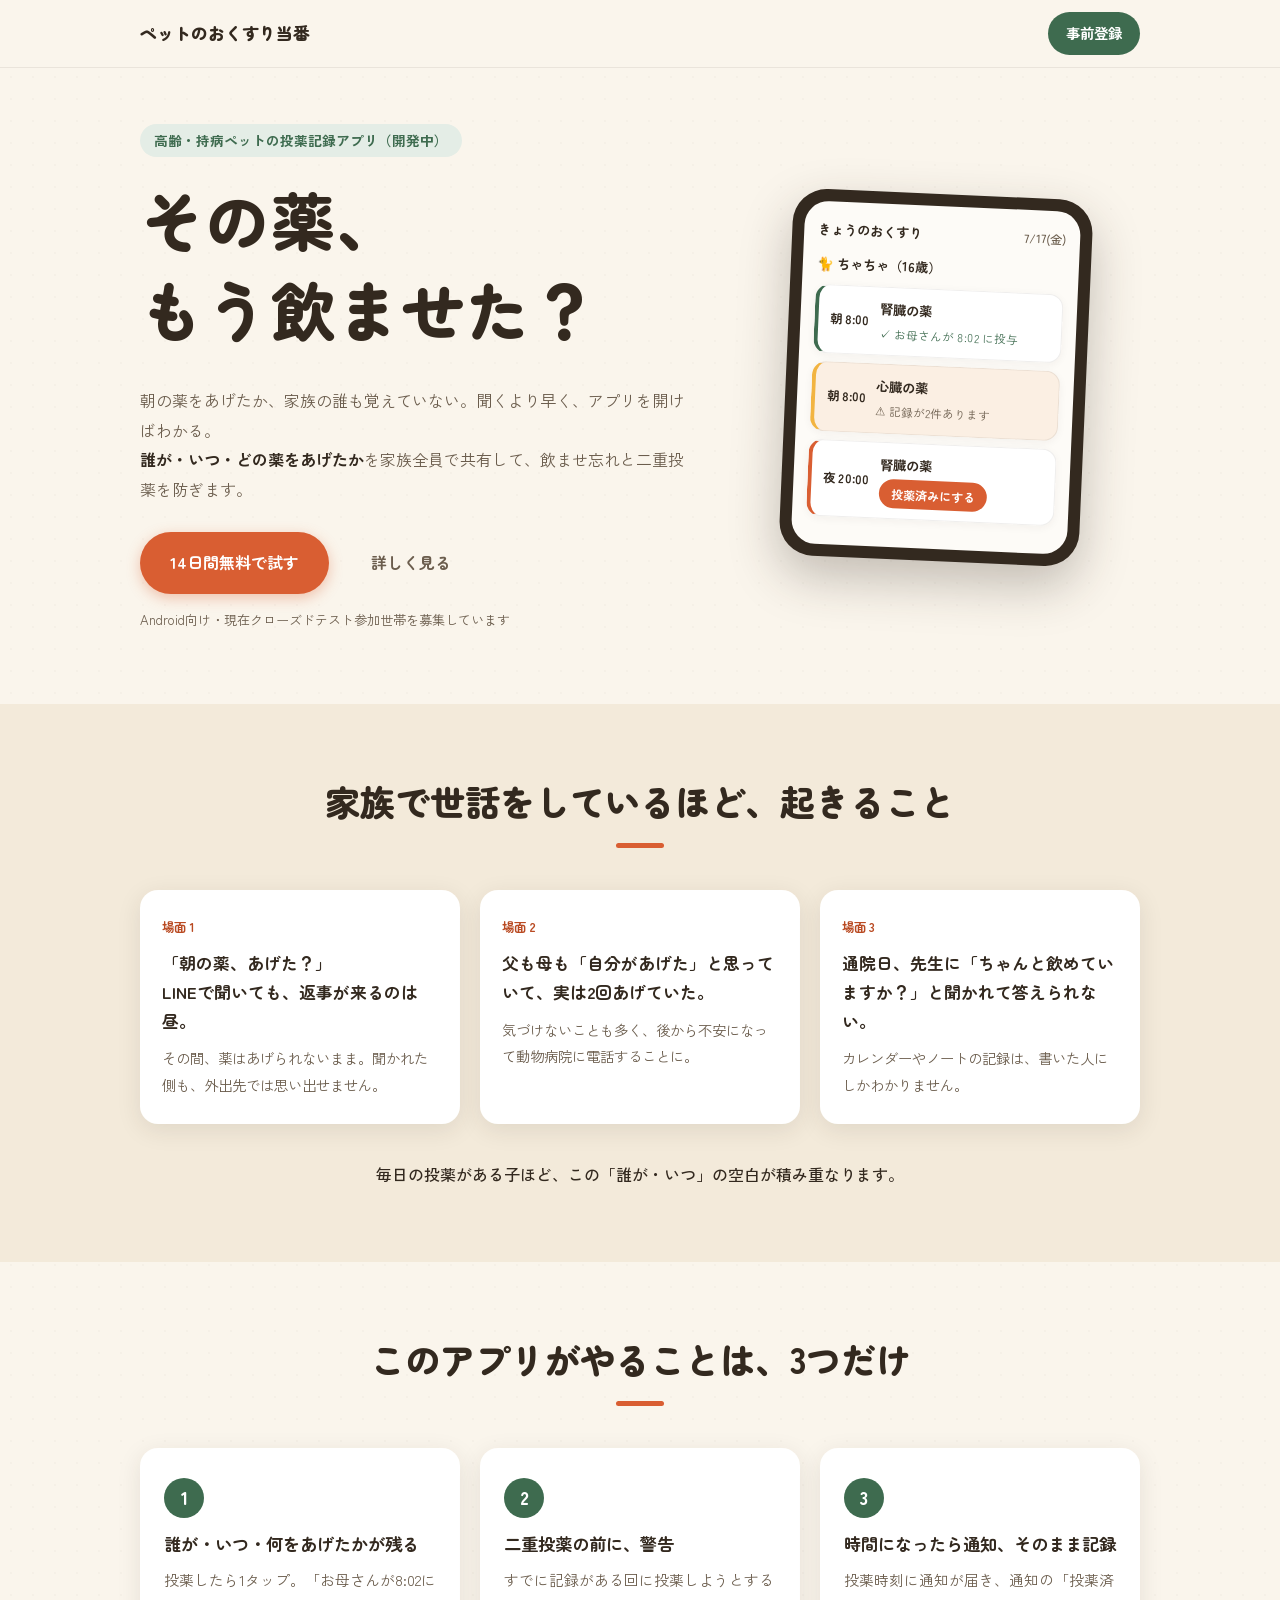
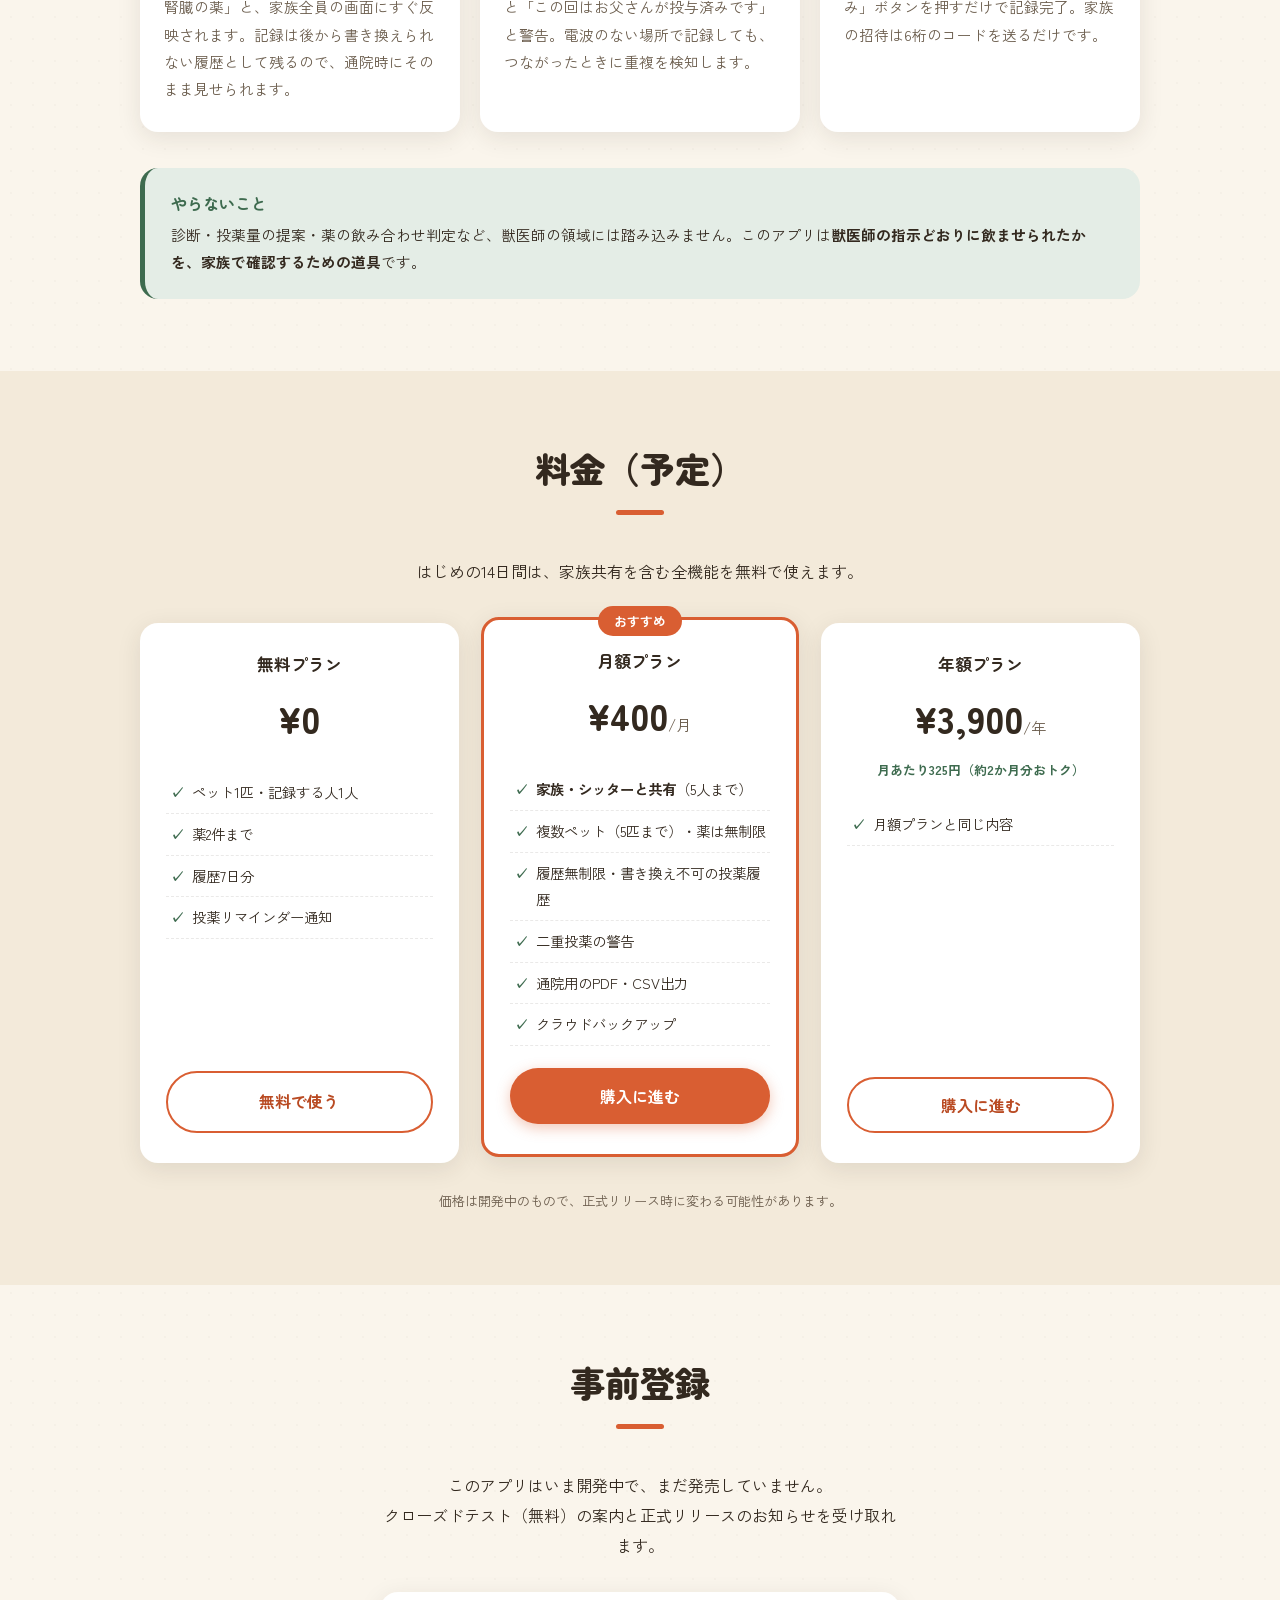
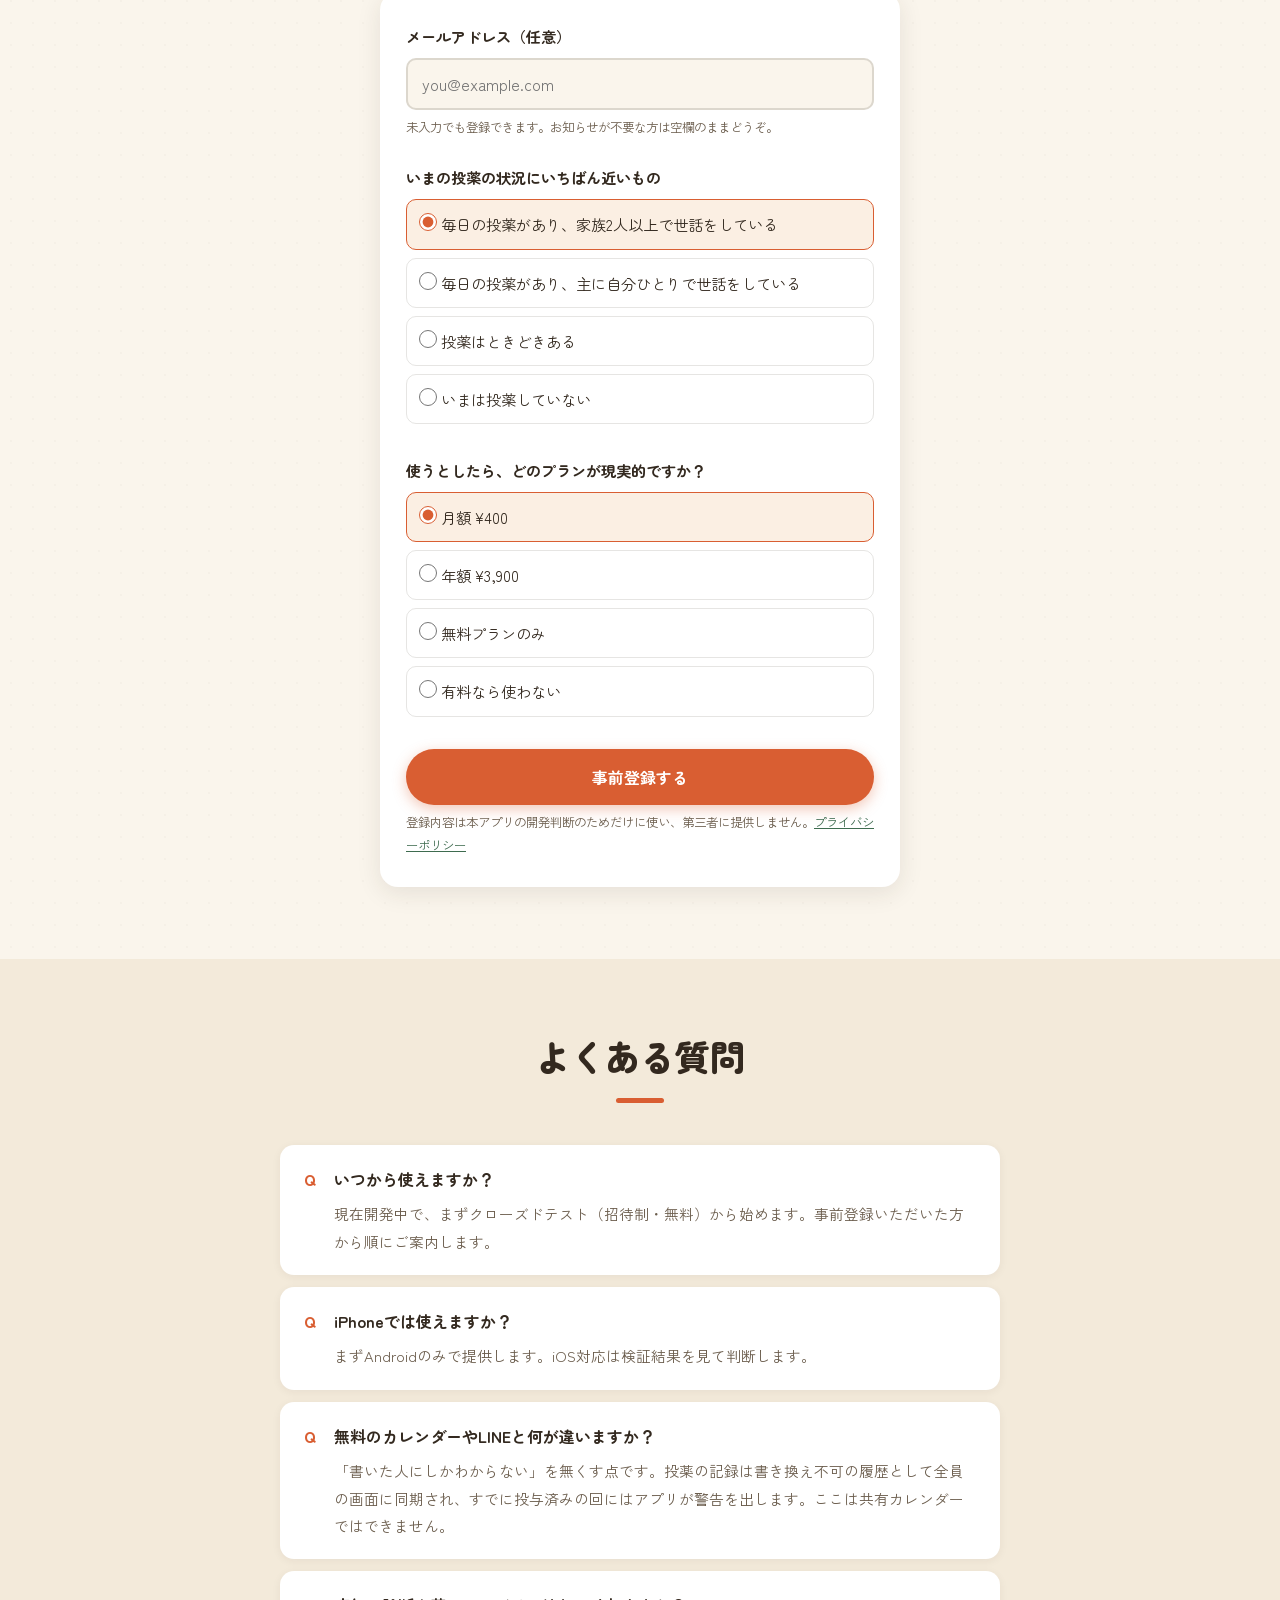
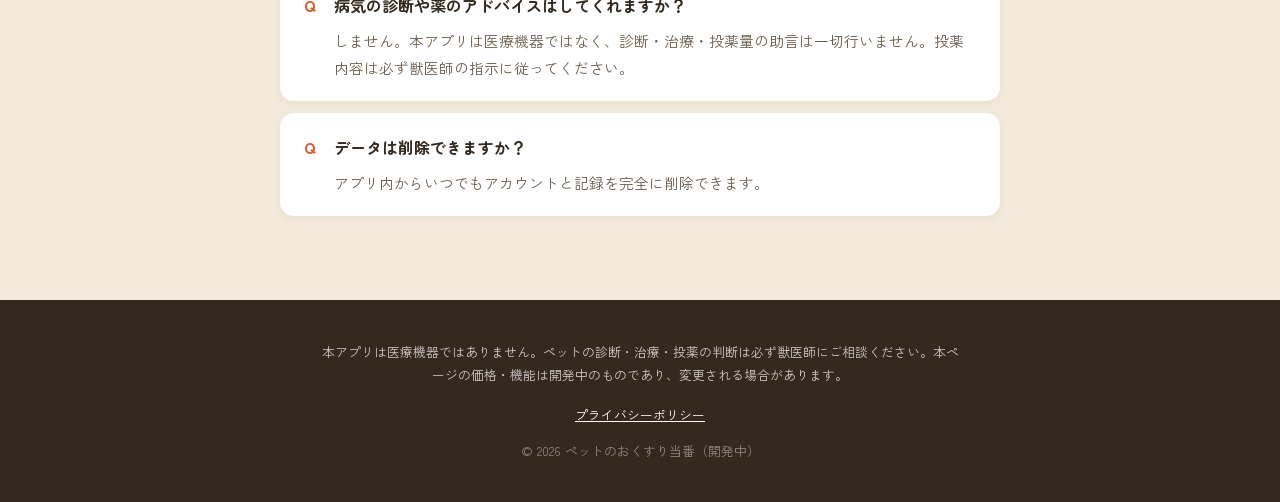
==== lp/index.html @ 470a6d5f "feat(lp): 検証用LP(価格3プラン+事前登録+GASビーコン計測)を実装 - index.html: 問題場面/機能3点/料金/事前登録/FAQ/免責、購入CTAは未発売モーダル - bea" ====
<!DOCTYPE html>
<html lang="ja">
<head>
<meta charset="UTF-8">
<meta name="viewport" content="width=device-width, initial-scale=1.0">
<title>ペットのおくすり当番 — 家族で防ぐ、飲ませ忘れと二重投薬</title>
<meta name="description" content="高齢・持病の犬猫の投薬を家族で共有。誰が・いつ・どの薬をあげたかが1タップでわかる、投薬記録アプリ（開発中・事前登録受付中）">
<link rel="preconnect" href="https://fonts.googleapis.com">
<link rel="preconnect" href="https://fonts.gstatic.com" crossorigin>
<link href="https://fonts.googleapis.com/css2?family=Zen+Maru+Gothic:wght@500;700;900&family=Zen+Kaku+Gothic+New:wght@400;500;700&display=swap" rel="stylesheet">
<link rel="stylesheet" href="css/style.css">
</head>
<body>

<header class="site-header">
  <div class="wrap header-inner">
    <span class="brand">ペットのおくすり当番</span>
    <a href="#preregister" class="header-cta" data-ev="cta_click" data-plan="header">事前登録</a>
  </div>
</header>

<main>
<!-- ============ HERO ============ -->
<section class="hero" aria-labelledby="hero-heading">
  <div class="wrap hero-grid">
    <div class="hero-copy">
      <p class="hero-eyebrow">高齢・持病ペットの投薬記録アプリ（開発中）</p>
      <h1 id="hero-heading">その薬、<br>もう飲ませた？</h1>
      <p class="hero-lead">
        朝の薬をあげたか、家族の誰も覚えていない。聞くより早く、アプリを開けばわかる。<br class="pc-only">
        <strong>誰が・いつ・どの薬をあげたか</strong>を家族全員で共有して、飲ませ忘れと二重投薬を防ぎます。
      </p>
      <div class="hero-actions">
        <a href="#pricing" class="btn btn-primary" data-ev="cta_click" data-plan="hero">14日間無料で試す</a>
        <a href="#problem" class="btn btn-ghost">詳しく見る</a>
      </div>
      <p class="hero-note">Android向け・現在クローズドテスト参加世帯を募集しています</p>
    </div>

    <!-- アプリ画面イメージ（CSSモック） -->
    <div class="phone" aria-hidden="true">
      <div class="phone-screen">
        <div class="phone-appbar">きょうのおくすり <span>7/17(金)</span></div>
        <div class="phone-pet">🐈 ちゃちゃ（16歳）</div>
        <div class="dose-card done">
          <div class="dose-time">朝 8:00</div>
          <div class="dose-body">
            <span class="dose-name">腎臓の薬</span>
            <span class="dose-by">✓ お母さんが 8:02 に投与</span>
          </div>
        </div>
        <div class="dose-card warn">
          <div class="dose-time">朝 8:00</div>
          <div class="dose-body">
            <span class="dose-name">心臓の薬</span>
            <span class="dose-by">⚠ 記録が2件あります</span>
          </div>
        </div>
        <div class="dose-card todo">
          <div class="dose-time">夜 20:00</div>
          <div class="dose-body">
            <span class="dose-name">腎臓の薬</span>
            <button class="dose-btn" tabindex="-1">投薬済みにする</button>
          </div>
        </div>
      </div>
    </div>
  </div>
</section>

<!-- ============ 問題 ============ -->
<section id="problem" class="problem" aria-labelledby="problem-heading">
  <div class="wrap">
    <h2 id="problem-heading">家族で世話をしているほど、<br class="sp-only">起きること</h2>
    <div class="scene-grid">
      <article class="scene">
        <p class="scene-tag">場面 1</p>
        <p class="scene-quote">「朝の薬、あげた？」<br>LINEで聞いても、返事が来るのは昼。</p>
        <p class="scene-desc">その間、薬はあげられないまま。聞かれた側も、外出先では思い出せません。</p>
      </article>
      <article class="scene">
        <p class="scene-tag">場面 2</p>
        <p class="scene-quote">父も母も「自分があげた」と思っていて、実は2回あげていた。</p>
        <p class="scene-desc">気づけないことも多く、後から不安になって動物病院に電話することに。</p>
      </article>
      <article class="scene">
        <p class="scene-tag">場面 3</p>
        <p class="scene-quote">通院日、先生に「ちゃんと飲めていますか？」と聞かれて答えられない。</p>
        <p class="scene-desc">カレンダーやノートの記録は、書いた人にしかわかりません。</p>
      </article>
    </div>
    <p class="problem-close">毎日の投薬がある子ほど、この「誰が・いつ」の空白が積み重なります。</p>
  </div>
</section>

<!-- ============ 解決 ============ -->
<section class="solution" aria-labelledby="solution-heading">
  <div class="wrap">
    <h2 id="solution-heading">このアプリがやることは、<br class="sp-only">3つだけ</h2>
    <div class="feature-grid">
      <article class="feature">
        <div class="feature-num">1</div>
        <h3>誰が・いつ・何をあげたかが残る</h3>
        <p>投薬したら1タップ。「お母さんが8:02に腎臓の薬」と、家族全員の画面にすぐ反映されます。記録は後から書き換えられない履歴として残るので、通院時にそのまま見せられます。</p>
      </article>
      <article class="feature">
        <div class="feature-num">2</div>
        <h3>二重投薬の前に、警告</h3>
        <p>すでに記録がある回に投薬しようとすると「この回はお父さんが投与済みです」と警告。電波のない場所で記録しても、つながったときに重複を検知します。</p>
      </article>
      <article class="feature">
        <div class="feature-num">3</div>
        <h3>時間になったら通知、そのまま記録</h3>
        <p>投薬時刻に通知が届き、通知の「投薬済み」ボタンを押すだけで記録完了。家族の招待は6桁のコードを送るだけです。</p>
      </article>
    </div>
    <div class="not-do">
      <h3>やらないこと</h3>
      <p>診断・投薬量の提案・薬の飲み合わせ判定など、獣医師の領域には踏み込みません。このアプリは<strong>獣医師の指示どおりに飲ませられたかを、家族で確認するための道具</strong>です。</p>
    </div>
  </div>
</section>

<!-- ============ 料金 ============ -->
<section id="pricing" class="pricing" aria-labelledby="pricing-heading">
  <div class="wrap">
    <h2 id="pricing-heading">料金（予定）</h2>
    <p class="pricing-lead">はじめの14日間は、家族共有を含む全機能を無料で使えます。</p>
    <div class="plan-grid">
      <article class="plan">
        <h3 class="plan-name">無料プラン</h3>
        <p class="plan-price"><span class="price-num">¥0</span></p>
        <ul class="plan-list">
          <li>ペット1匹・記録する人1人</li>
          <li>薬2件まで</li>
          <li>履歴7日分</li>
          <li>投薬リマインダー通知</li>
        </ul>
        <a href="#preregister" class="btn btn-outline plan-cta" data-ev="cta_click" data-plan="free">無料で使う</a>
      </article>
      <article class="plan plan-featured">
        <p class="plan-badge">おすすめ</p>
        <h3 class="plan-name">月額プラン</h3>
        <p class="plan-price"><span class="price-num">¥400</span><span class="price-unit">/月</span></p>
        <ul class="plan-list">
          <li><strong>家族・シッターと共有</strong>（5人まで）</li>
          <li>複数ペット（5匹まで）・薬は無制限</li>
          <li>履歴無制限・書き換え不可の投薬履歴</li>
          <li>二重投薬の警告</li>
          <li>通院用のPDF・CSV出力</li>
          <li>クラウドバックアップ</li>
        </ul>
        <button type="button" class="btn btn-primary plan-cta js-buy" data-ev="cta_click" data-plan="monthly">購入に進む</button>
      </article>
      <article class="plan">
        <h3 class="plan-name">年額プラン</h3>
        <p class="plan-price"><span class="price-num">¥3,900</span><span class="price-unit">/年</span></p>
        <p class="plan-sub">月あたり325円（約2か月分おトク）</p>
        <ul class="plan-list">
          <li>月額プランと同じ内容</li>
        </ul>
        <button type="button" class="btn btn-outline plan-cta js-buy" data-ev="cta_click" data-plan="yearly">購入に進む</button>
      </article>
    </div>
    <p class="pricing-note">価格は開発中のもので、正式リリース時に変わる可能性があります。</p>
  </div>
</section>

<!-- ============ 事前登録 ============ -->
<section id="preregister" class="preregister" aria-labelledby="prereg-heading">
  <div class="wrap prereg-inner">
    <h2 id="prereg-heading">事前登録</h2>
    <p class="prereg-lead">
      このアプリはいま開発中で、まだ発売していません。<br>
      クローズドテスト（無料）の案内と正式リリースのお知らせを受け取れます。
    </p>
    <form id="prereg-form" novalidate>
      <div class="field">
        <label for="f-email">メールアドレス（任意）</label>
        <input type="email" id="f-email" name="email" inputmode="email" autocomplete="email" placeholder="you@example.com">
        <p class="field-help">未入力でも登録できます。お知らせが不要な方は空欄のままどうぞ。</p>
      </div>
      <fieldset class="field">
        <legend>いまの投薬の状況にいちばん近いもの</legend>
        <label class="radio"><input type="radio" name="situation" value="daily_multi" checked> 毎日の投薬があり、家族2人以上で世話をしている</label>
        <label class="radio"><input type="radio" name="situation" value="daily_solo"> 毎日の投薬があり、主に自分ひとりで世話をしている</label>
        <label class="radio"><input type="radio" name="situation" value="sometimes"> 投薬はときどきある</label>
        <label class="radio"><input type="radio" name="situation" value="none"> いまは投薬していない</label>
      </fieldset>
      <fieldset class="field">
        <legend>使うとしたら、どのプランが現実的ですか？</legend>
        <label class="radio"><input type="radio" name="plan_interest" value="monthly" checked> 月額 ¥400</label>
        <label class="radio"><input type="radio" name="plan_interest" value="yearly"> 年額 ¥3,900</label>
        <label class="radio"><input type="radio" name="plan_interest" value="free"> 無料プランのみ</label>
        <label class="radio"><input type="radio" name="plan_interest" value="no"> 有料なら使わない</label>
      </fieldset>
      <button type="submit" class="btn btn-primary btn-block">事前登録する</button>
      <p class="field-help">登録内容は本アプリの開発判断のためだけに使い、第三者に提供しません。<a href="privacy.html">プライバシーポリシー</a></p>
    </form>
    <div id="prereg-done" class="prereg-done" hidden>
      <p><strong>登録を受け付けました。</strong></p>
      <p>クローズドテストの準備ができ次第、ご連絡します（メール未入力の方はこのページの更新をお待ちください）。</p>
    </div>
  </div>
</section>

<!-- ============ FAQ ============ -->
<section class="faq" aria-labelledby="faq-heading">
  <div class="wrap">
    <h2 id="faq-heading">よくある質問</h2>
    <dl class="faq-list">
      <div class="faq-item">
        <dt>いつから使えますか？</dt>
        <dd>現在開発中で、まずクローズドテスト（招待制・無料）から始めます。事前登録いただいた方から順にご案内します。</dd>
      </div>
      <div class="faq-item">
        <dt>iPhoneでは使えますか？</dt>
        <dd>まずAndroidのみで提供します。iOS対応は検証結果を見て判断します。</dd>
      </div>
      <div class="faq-item">
        <dt>無料のカレンダーやLINEと何が違いますか？</dt>
        <dd>「書いた人にしかわからない」を無くす点です。投薬の記録は書き換え不可の履歴として全員の画面に同期され、すでに投与済みの回にはアプリが警告を出します。ここは共有カレンダーではできません。</dd>
      </div>
      <div class="faq-item">
        <dt>病気の診断や薬のアドバイスはしてくれますか？</dt>
        <dd>しません。本アプリは医療機器ではなく、診断・治療・投薬量の助言は一切行いません。投薬内容は必ず獣医師の指示に従ってください。</dd>
      </div>
      <div class="faq-item">
        <dt>データは削除できますか？</dt>
        <dd>アプリ内からいつでもアカウントと記録を完全に削除できます。</dd>
      </div>
    </dl>
  </div>
</section>
</main>

<footer class="site-footer">
  <div class="wrap">
    <p class="footer-disclaimer">本アプリは医療機器ではありません。ペットの診断・治療・投薬の判断は必ず獣医師にご相談ください。本ページの価格・機能は開発中のものであり、変更される場合があります。</p>
    <p class="footer-links"><a href="privacy.html">プライバシーポリシー</a></p>
    <p class="footer-copy">© 2026 ペットのおくすり当番（開発中）</p>
  </div>
</footer>

<!-- 購入CTAモーダル（未発売の明示） -->
<div class="modal-backdrop" id="buy-modal" hidden>
  <div class="modal" role="dialog" aria-modal="true" aria-labelledby="modal-title">
    <h3 id="modal-title">まだ発売前です</h3>
    <p>「ペットのおくすり当番」は開発中のため、まだ購入できません。<br>
    事前登録いただくと、クローズドテスト（無料）と発売開始のご案内をお送りします。</p>
    <div class="modal-actions">
      <a href="#preregister" class="btn btn-primary js-modal-close" id="modal-prereg">事前登録に進む</a>
      <button type="button" class="btn btn-ghost js-modal-close">閉じる</button>
    </div>
  </div>
</div>

<script src="js/beacon.js"></script>
</body>
</html>
---- lp/css/style.css ----
/* ペットのおくすり当番 LP — warm paper × persimmon × pine */

:root {
  --paper: #FAF5EC;
  --paper-deep: #F3EADA;
  --ink: #33291F;
  --ink-soft: #6B5D4D;
  --persimmon: #D95E32;
  --persimmon-deep: #B94A22;
  --pine: #3E6B4F;
  --pine-soft: #E4EDE6;
  --amber: #F2B441;
  --card: #FFFFFF;
  --warn-bg: #FBEFE3;
  --radius: 18px;
  --shadow: 0 6px 24px rgba(51, 41, 31, 0.10);
  --font-display: "Zen Maru Gothic", sans-serif;
  --font-body: "Zen Kaku Gothic New", sans-serif;
}

* { margin: 0; padding: 0; box-sizing: border-box; }

html { scroll-behavior: smooth; }

body {
  font-family: var(--font-body);
  background: var(--paper);
  color: var(--ink);
  font-size: 16px;
  line-height: 1.85;
  /* subtle paper grain */
  background-image: radial-gradient(rgba(51,41,31,0.025) 1px, transparent 1px);
  background-size: 22px 22px;
}

.wrap { max-width: 1040px; margin: 0 auto; padding: 0 20px; }

h1, h2, h3 { font-family: var(--font-display); line-height: 1.4; }

h2 {
  font-size: clamp(1.5rem, 1.2rem + 1.8vw, 2.2rem);
  font-weight: 900;
  margin-bottom: 1.2em;
  text-align: center;
}
h2::after {
  content: "";
  display: block;
  width: 48px; height: 5px;
  border-radius: 3px;
  background: var(--persimmon);
  margin: 0.5em auto 0;
}

.sp-only { display: inline; }
.pc-only { display: none; }
@media (min-width: 720px) {
  .sp-only { display: none; }
  .pc-only { display: inline; }
}

/* ---------- buttons ---------- */
.btn {
  display: inline-block;
  font-family: var(--font-display);
  font-weight: 700;
  font-size: 1rem;
  padding: 14px 28px;
  border-radius: 999px;
  border: 2px solid transparent;
  cursor: pointer;
  text-decoration: none;
  text-align: center;
  transition: transform 0.15s ease, box-shadow 0.15s ease, background 0.15s ease;
  min-height: 44px;
}
.btn:focus-visible { outline: 3px solid var(--amber); outline-offset: 2px; }
.btn-primary {
  background: var(--persimmon);
  color: #fff;
  box-shadow: 0 4px 14px rgba(217, 94, 50, 0.35);
}
.btn-primary:hover { background: var(--persimmon-deep); transform: translateY(-2px); }
.btn-outline {
  background: transparent;
  color: var(--persimmon-deep);
  border-color: var(--persimmon);
}
.btn-outline:hover { background: rgba(217, 94, 50, 0.08); transform: translateY(-2px); }
.btn-ghost { background: transparent; color: var(--ink-soft); }
.btn-ghost:hover { color: var(--ink); }
.btn-block { width: 100%; }

/* ---------- header ---------- */
.site-header {
  position: sticky; top: 0; z-index: 50;
  background: rgba(250, 245, 236, 0.92);
  backdrop-filter: blur(8px);
  border-bottom: 1px solid rgba(51, 41, 31, 0.08);
}
.header-inner { display: flex; align-items: center; justify-content: space-between; padding-top: 12px; padding-bottom: 12px; }
.brand { font-family: var(--font-display); font-weight: 900; font-size: 1.05rem; }
.header-cta {
  font-family: var(--font-display); font-weight: 700; font-size: 0.9rem;
  color: #fff; background: var(--pine);
  padding: 8px 18px; border-radius: 999px; text-decoration: none;
}
.header-cta:hover { opacity: 0.9; }

/* ---------- hero ---------- */
.hero { padding: 56px 0 72px; overflow: hidden; }
.hero-grid { display: grid; gap: 40px; align-items: center; }
@media (min-width: 860px) { .hero-grid { grid-template-columns: 1.15fr 0.85fr; } }

.hero-eyebrow {
  display: inline-block;
  font-size: 0.85rem; font-weight: 700;
  color: var(--pine);
  background: var(--pine-soft);
  padding: 4px 14px; border-radius: 999px;
  margin-bottom: 18px;
}
.hero h1 {
  font-size: clamp(2.4rem, 1.6rem + 4.5vw, 4rem);
  font-weight: 900;
  letter-spacing: 0.02em;
  margin-bottom: 0.5em;
}
.hero-lead { color: var(--ink-soft); margin-bottom: 28px; }
.hero-lead strong { color: var(--ink); }
.hero-actions { display: flex; flex-wrap: wrap; gap: 12px; align-items: center; }
.hero-note { font-size: 0.82rem; color: var(--ink-soft); margin-top: 14px; }

/* phone mock */
.phone {
  width: min(300px, 82vw);
  margin: 0 auto;
  background: var(--ink);
  border-radius: 34px;
  padding: 12px;
  box-shadow: 0 20px 50px rgba(51, 41, 31, 0.28);
  transform: rotate(2.5deg);
}
.phone-screen {
  background: #FDFBF7;
  border-radius: 24px;
  padding: 16px 14px 20px;
  font-size: 0.82rem;
}
.phone-appbar {
  font-family: var(--font-display); font-weight: 700;
  display: flex; justify-content: space-between; align-items: baseline;
  margin-bottom: 10px;
}
.phone-appbar span { font-size: 0.75rem; color: var(--ink-soft); font-weight: 500; }
.phone-pet { font-weight: 700; margin-bottom: 8px; }
.dose-card {
  display: flex; gap: 10px; align-items: center;
  background: var(--card);
  border: 1px solid rgba(51, 41, 31, 0.08);
  border-radius: 14px;
  padding: 10px 12px;
  margin-bottom: 8px;
  box-shadow: 0 2px 8px rgba(51, 41, 31, 0.05);
}
.dose-card.done { border-left: 4px solid var(--pine); }
.dose-card.warn { border-left: 4px solid var(--amber); background: var(--warn-bg); }
.dose-card.todo { border-left: 4px solid var(--persimmon); }
.dose-time { font-family: var(--font-display); font-weight: 700; font-size: 0.78rem; white-space: nowrap; }
.dose-body { display: flex; flex-direction: column; gap: 2px; flex: 1; }
.dose-name { font-weight: 700; }
.dose-by { font-size: 0.72rem; color: var(--ink-soft); }
.dose-card.done .dose-by { color: var(--pine); }
.dose-btn {
  font-family: var(--font-display); font-weight: 700; font-size: 0.75rem;
  color: #fff; background: var(--persimmon);
  border: none; border-radius: 999px;
  padding: 6px 12px; align-self: flex-start;
}

/* ---------- problem ---------- */
.problem { background: var(--paper-deep); padding: 72px 0; }
.scene-grid { display: grid; gap: 20px; }
@media (min-width: 780px) { .scene-grid { grid-template-columns: repeat(3, 1fr); } }
.scene {
  background: var(--card);
  border-radius: var(--radius);
  padding: 26px 22px;
  box-shadow: var(--shadow);
}
.scene-tag {
  font-family: var(--font-display); font-weight: 700; font-size: 0.78rem;
  color: var(--persimmon-deep);
  margin-bottom: 10px;
}
.scene-quote {
  font-family: var(--font-display); font-weight: 700;
  font-size: 1.05rem; line-height: 1.7;
  margin-bottom: 10px;
}
.scene-desc { font-size: 0.9rem; color: var(--ink-soft); }
.problem-close { text-align: center; margin-top: 36px; font-weight: 500; }

/* ---------- solution ---------- */
.solution { padding: 72px 0; }
.feature-grid { display: grid; gap: 20px; margin-bottom: 36px; }
@media (min-width: 780px) { .feature-grid { grid-template-columns: repeat(3, 1fr); } }
.feature {
  background: var(--card);
  border-radius: var(--radius);
  padding: 30px 24px;
  box-shadow: var(--shadow);
  position: relative;
}
.feature-num {
  font-family: var(--font-display); font-weight: 900;
  font-size: 1.1rem; color: #fff;
  background: var(--pine);
  width: 40px; height: 40px; border-radius: 50%;
  display: grid; place-items: center;
  margin-bottom: 14px;
}
.feature h3 { font-size: 1.08rem; font-weight: 700; margin-bottom: 10px; }
.feature p { font-size: 0.92rem; color: var(--ink-soft); }
.not-do {
  background: var(--pine-soft);
  border-radius: var(--radius);
  padding: 24px 26px;
  border-left: 5px solid var(--pine);
}
.not-do h3 { font-size: 1rem; color: var(--pine); margin-bottom: 6px; }
.not-do p { font-size: 0.92rem; }

/* ---------- pricing ---------- */
.pricing { background: var(--paper-deep); padding: 72px 0; }
.pricing-lead { text-align: center; margin-bottom: 36px; }
.plan-grid { display: grid; gap: 22px; align-items: stretch; }
@media (min-width: 820px) { .plan-grid { grid-template-columns: repeat(3, 1fr); } }
.plan {
  background: var(--card);
  border-radius: var(--radius);
  padding: 30px 26px;
  box-shadow: var(--shadow);
  display: flex; flex-direction: column;
  position: relative;
}
.plan-featured {
  border: 3px solid var(--persimmon);
  transform: translateY(-6px);
}
.plan-badge {
  position: absolute; top: -14px; left: 50%; transform: translateX(-50%);
  font-family: var(--font-display); font-weight: 700; font-size: 0.8rem;
  background: var(--persimmon); color: #fff;
  padding: 3px 16px; border-radius: 999px;
  white-space: nowrap;
}
.plan-name { font-size: 1.05rem; font-weight: 700; margin-bottom: 8px; text-align: center; }
.plan-price { text-align: center; margin-bottom: 6px; }
.price-num { font-family: var(--font-display); font-weight: 900; font-size: 2.3rem; }
.price-unit { font-size: 0.95rem; color: var(--ink-soft); }
.plan-sub { font-size: 0.8rem; color: var(--pine); text-align: center; margin-bottom: 8px; font-weight: 700; }
.plan-list { list-style: none; margin: 14px 0 22px; flex: 1; }
.plan-list li {
  font-size: 0.9rem;
  padding: 7px 0 7px 26px;
  position: relative;
  border-bottom: 1px dashed rgba(51, 41, 31, 0.1);
}
.plan-list li::before {
  content: "✓";
  position: absolute; left: 4px;
  color: var(--pine); font-weight: 700;
}
.plan-cta { width: 100%; }
.pricing-note { text-align: center; font-size: 0.82rem; color: var(--ink-soft); margin-top: 26px; }

/* ---------- preregister ---------- */
.preregister { padding: 72px 0; }
.prereg-inner { max-width: 560px; }
.prereg-lead { text-align: center; margin-bottom: 32px; }
#prereg-form {
  background: var(--card);
  border-radius: var(--radius);
  padding: 30px 26px;
  box-shadow: var(--shadow);
}
.field { margin-bottom: 24px; border: none; }
.field label, .field legend {
  font-family: var(--font-display); font-weight: 700; font-size: 0.95rem;
  display: block; margin-bottom: 8px;
}
.field input[type="email"] {
  width: 100%;
  font-size: 1rem; font-family: var(--font-body);
  padding: 12px 14px;
  border: 2px solid rgba(51, 41, 31, 0.15);
  border-radius: 10px;
  background: var(--paper);
}
.field input[type="email"]:focus { outline: none; border-color: var(--pine); }
.field-help { font-size: 0.78rem; color: var(--ink-soft); margin-top: 6px; }
.field-help a { color: var(--pine); }
.radio {
  display: flex; align-items: center; gap: 10px;
  font-size: 0.92rem; font-weight: 400 !important;
  padding: 10px 12px;
  border: 1.5px solid rgba(51, 41, 31, 0.12);
  border-radius: 10px;
  margin-bottom: 8px !important;
  cursor: pointer;
}
.radio:has(input:checked) { border-color: var(--persimmon); background: var(--warn-bg); }
.radio input { accent-color: var(--persimmon); width: 18px; height: 18px; }
.prereg-done {
  background: var(--pine-soft);
  border-radius: var(--radius);
  padding: 30px 26px;
  text-align: center;
  border: 2px solid var(--pine);
}

/* ---------- faq ---------- */
.faq { background: var(--paper-deep); padding: 72px 0; }
.faq-list { max-width: 720px; margin: 0 auto; }
.faq-item {
  background: var(--card);
  border-radius: 14px;
  padding: 20px 24px;
  margin-bottom: 12px;
  box-shadow: 0 2px 10px rgba(51, 41, 31, 0.06);
}
.faq-item dt {
  font-family: var(--font-display); font-weight: 700;
  margin-bottom: 6px;
  position: relative; padding-left: 30px;
}
.faq-item dt::before {
  content: "Q"; position: absolute; left: 0;
  color: var(--persimmon); font-weight: 900;
}
.faq-item dd { font-size: 0.92rem; color: var(--ink-soft); padding-left: 30px; }

/* ---------- footer ---------- */
.site-footer {
  background: var(--ink); color: rgba(255, 255, 255, 0.75);
  padding: 40px 0; font-size: 0.8rem; text-align: center;
}
.footer-disclaimer { max-width: 640px; margin: 0 auto 16px; }
.footer-links a { color: #fff; }
.footer-copy { margin-top: 12px; opacity: 0.6; }

/* ---------- modal ---------- */
.modal-backdrop {
  position: fixed; inset: 0; z-index: 100;
  background: rgba(51, 41, 31, 0.55);
  display: grid; place-items: center;
  padding: 20px;
}
.modal-backdrop[hidden] { display: none; }
.modal {
  background: var(--card);
  border-radius: var(--radius);
  padding: 32px 28px;
  max-width: 440px;
  box-shadow: 0 20px 60px rgba(0, 0, 0, 0.3);
}
.modal h3 { font-size: 1.2rem; margin-bottom: 12px; }
.modal p { font-size: 0.92rem; color: var(--ink-soft); margin-bottom: 22px; }
.modal-actions { display: flex; gap: 10px; flex-wrap: wrap; }

/* ---------- reveal animation（JS有効時のみ隠す: body.js を beacon.js が付与） ---------- */
@media (prefers-reduced-motion: no-preference) {
  body.js .scene, body.js .feature, body.js .plan {
    opacity: 0; transform: translateY(16px);
    transition: opacity 0.5s ease, transform 0.5s ease;
  }
  body.js .scene.in, body.js .feature.in, body.js .plan.in { opacity: 1; transform: none; }
  body.js .plan-featured.in { transform: translateY(-6px); }
}
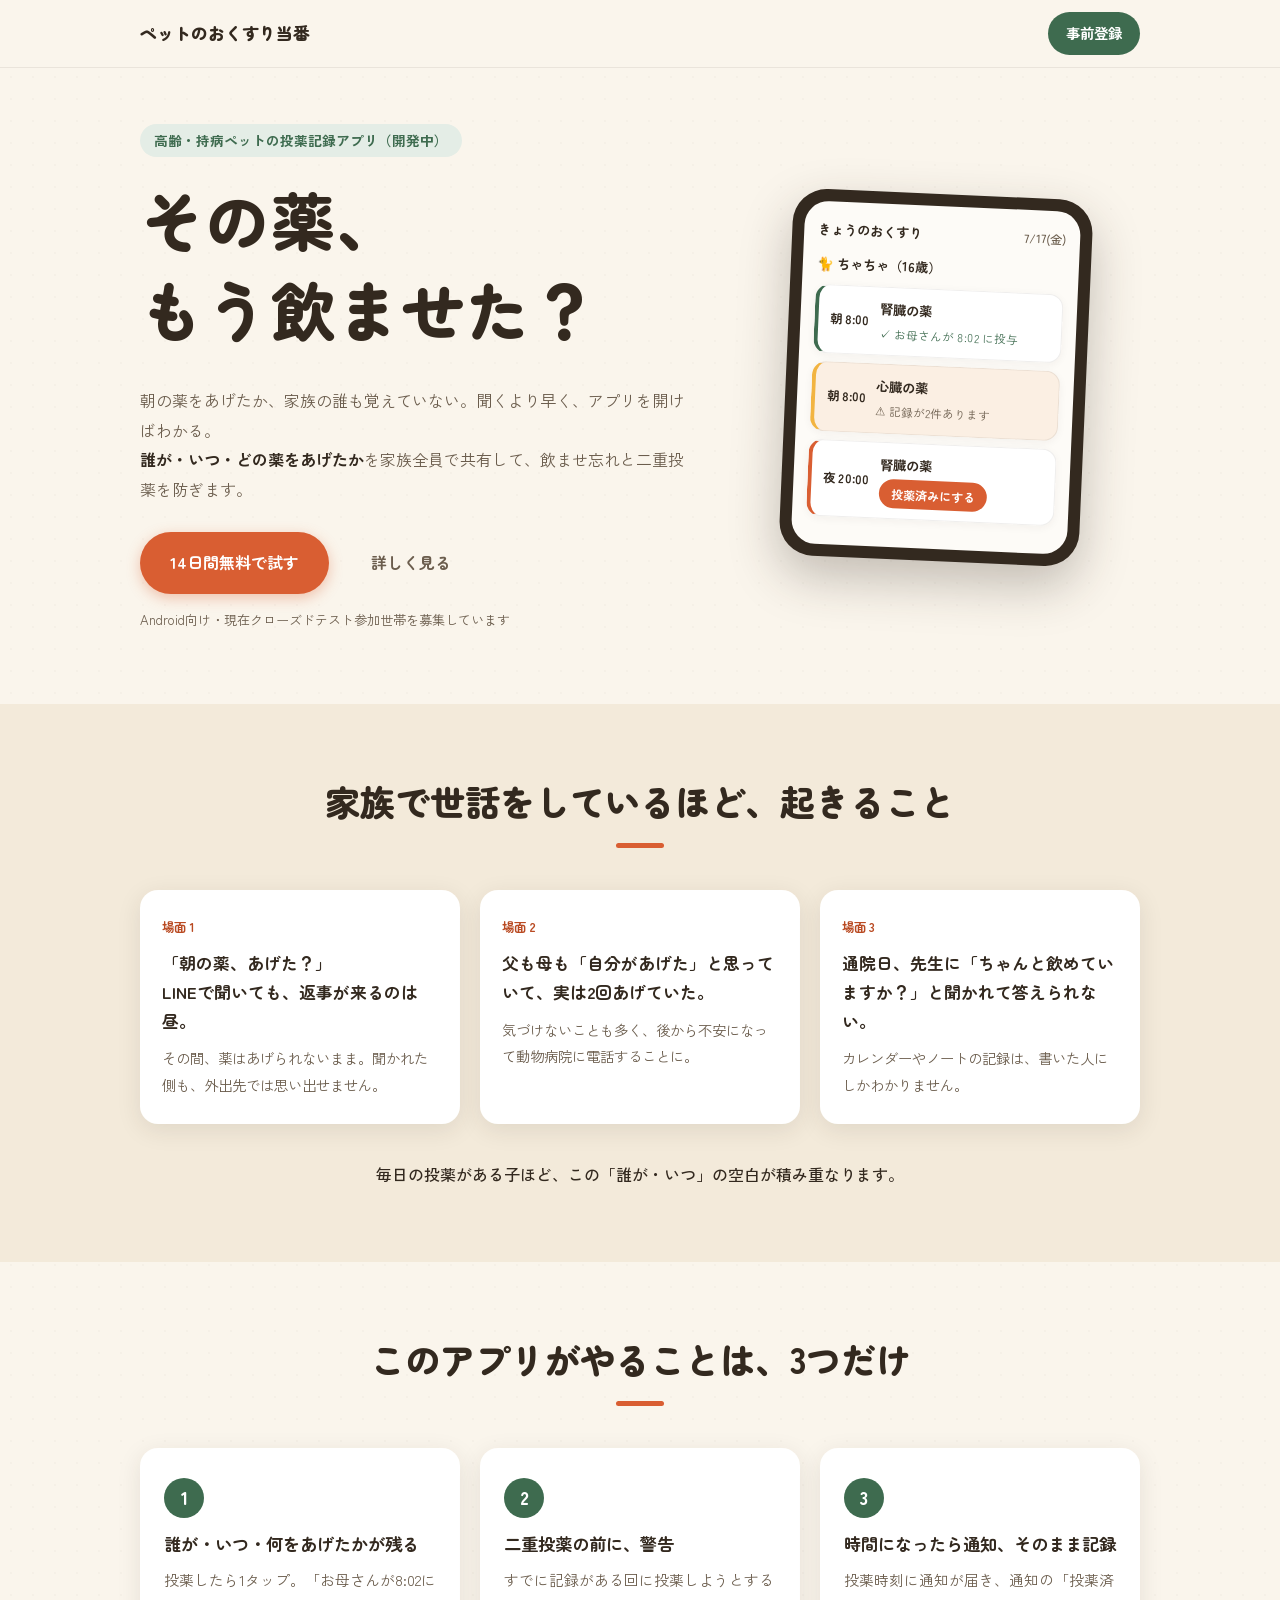
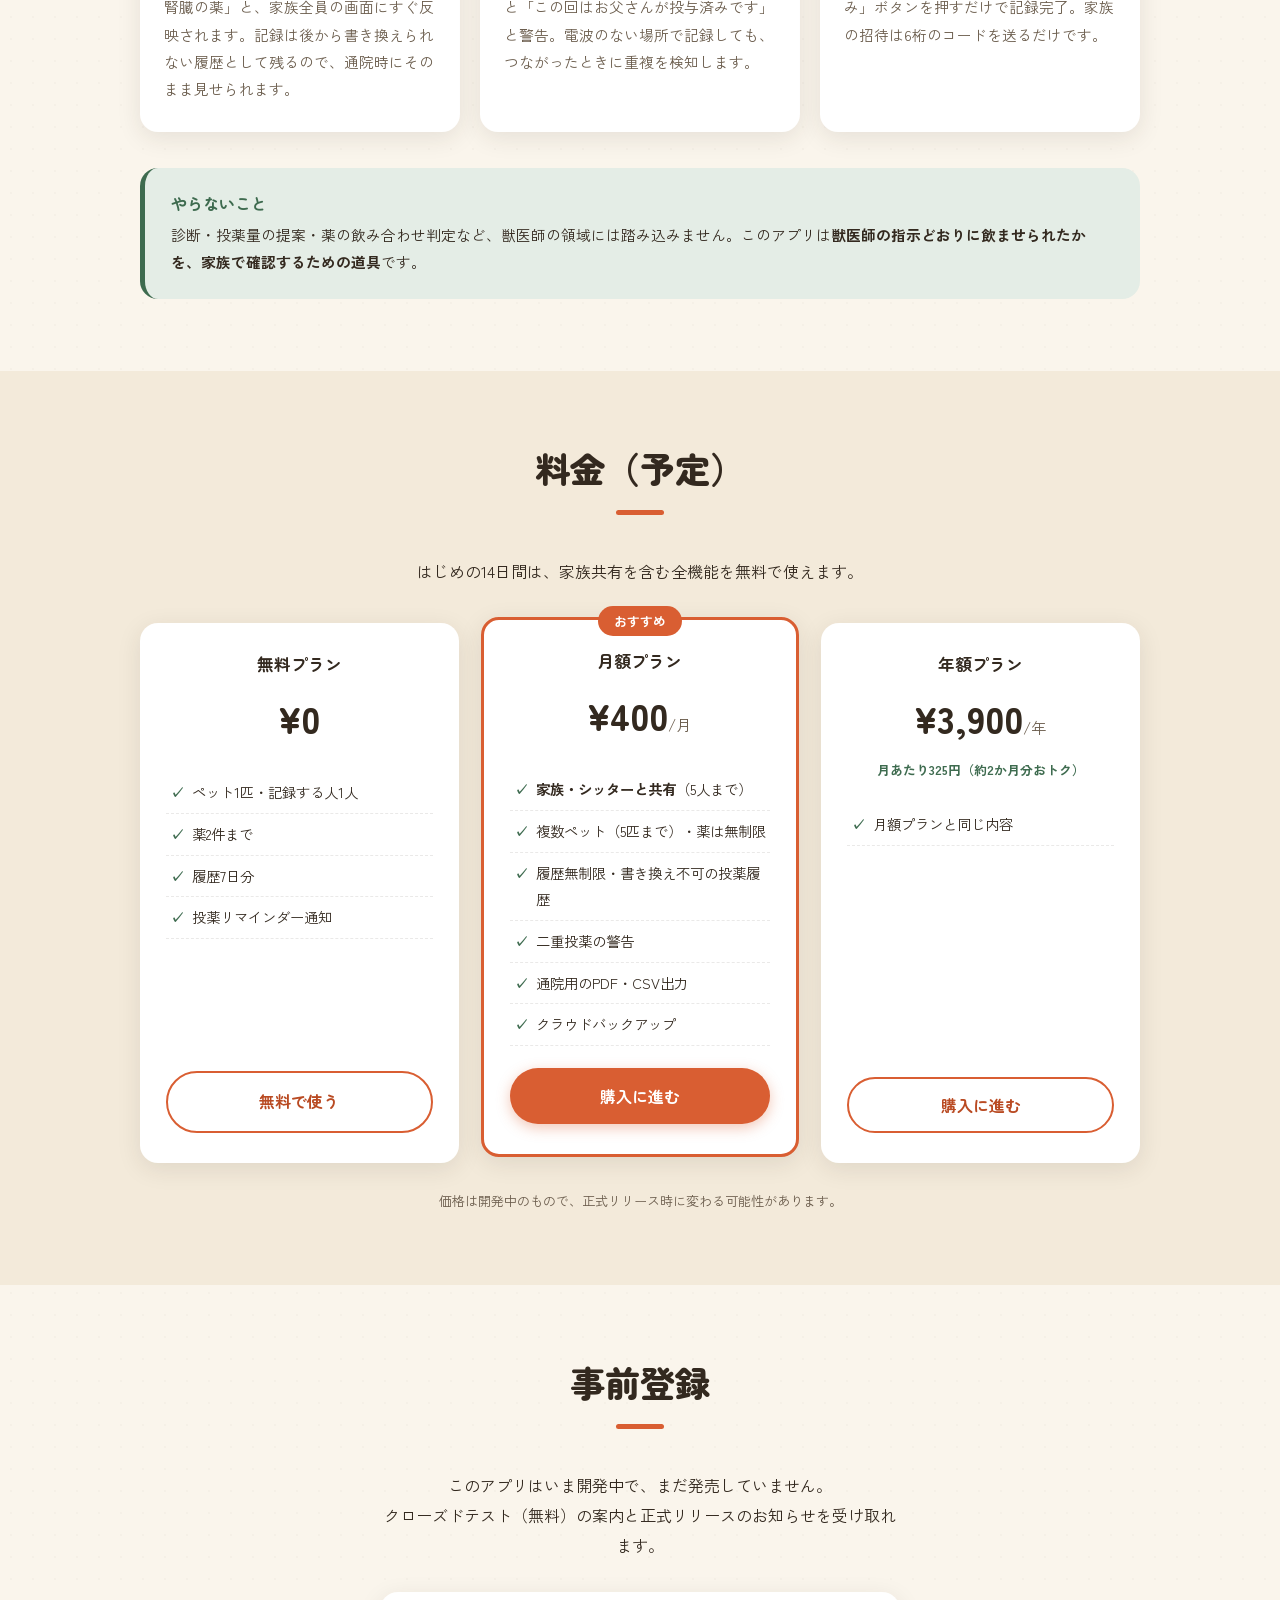
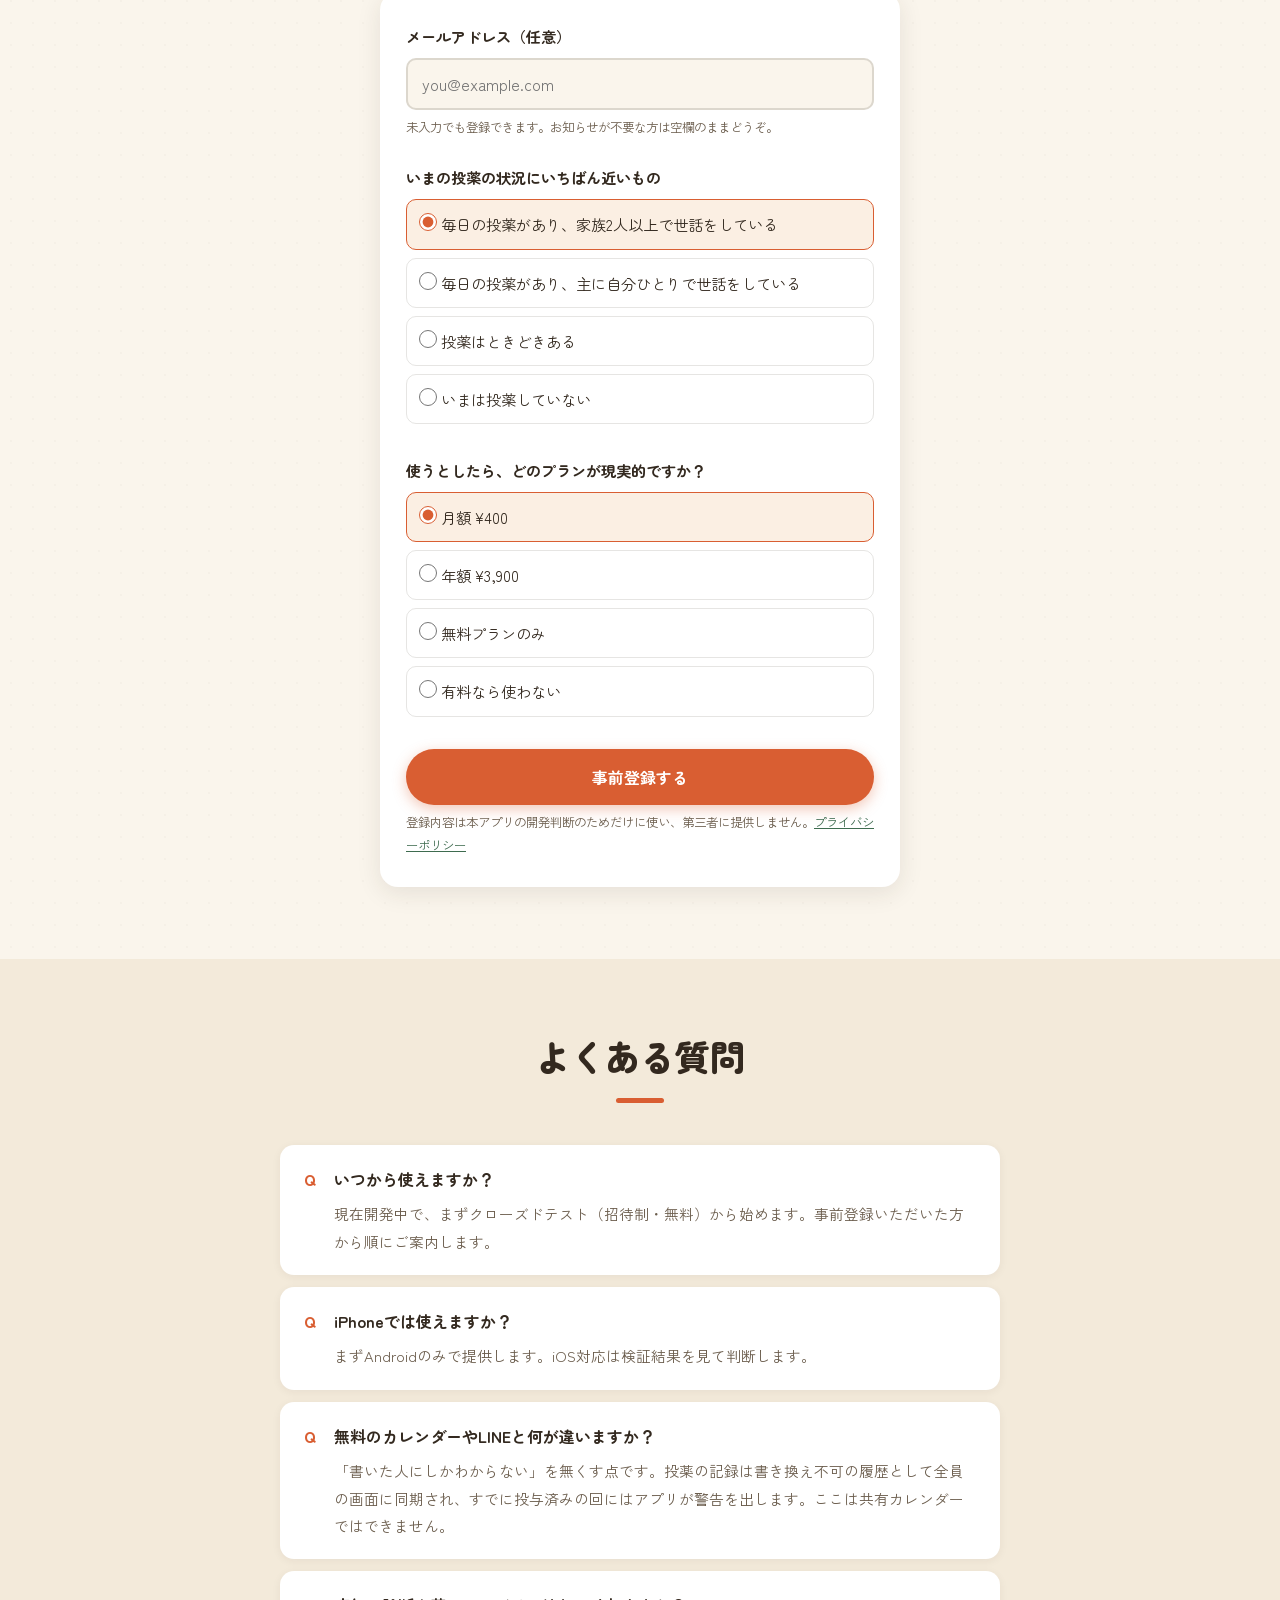
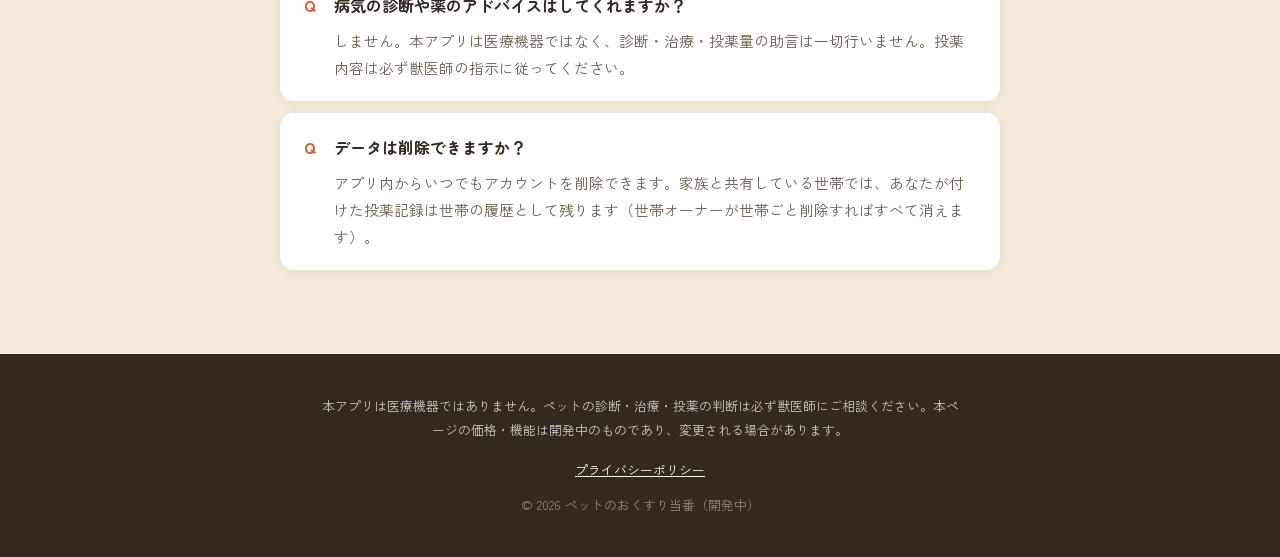
==== commit 7756f240: "fix: ECC並列レビュー指摘の消化(CRITICAL 1 + HIGH 9 + 主要MEDIUM/LOW) security-reviewer: - rules: memberのrole自己昇格を" ====
--- a/lp/index.html
+++ b/lp/index.html
@@ -227,7 +227,7 @@
       </div>
       <div class="faq-item">
         <dt>データは削除できますか？</dt>
-        <dd>アプリ内からいつでもアカウントと記録を完全に削除できます。</dd>
+        <dd>アプリ内からいつでもアカウントを削除できます。家族と共有している世帯では、あなたが付けた投薬記録は世帯の履歴として残ります（世帯オーナーが世帯ごと削除すればすべて消えます）。</dd>
       </div>
     </dl>
   </div>
